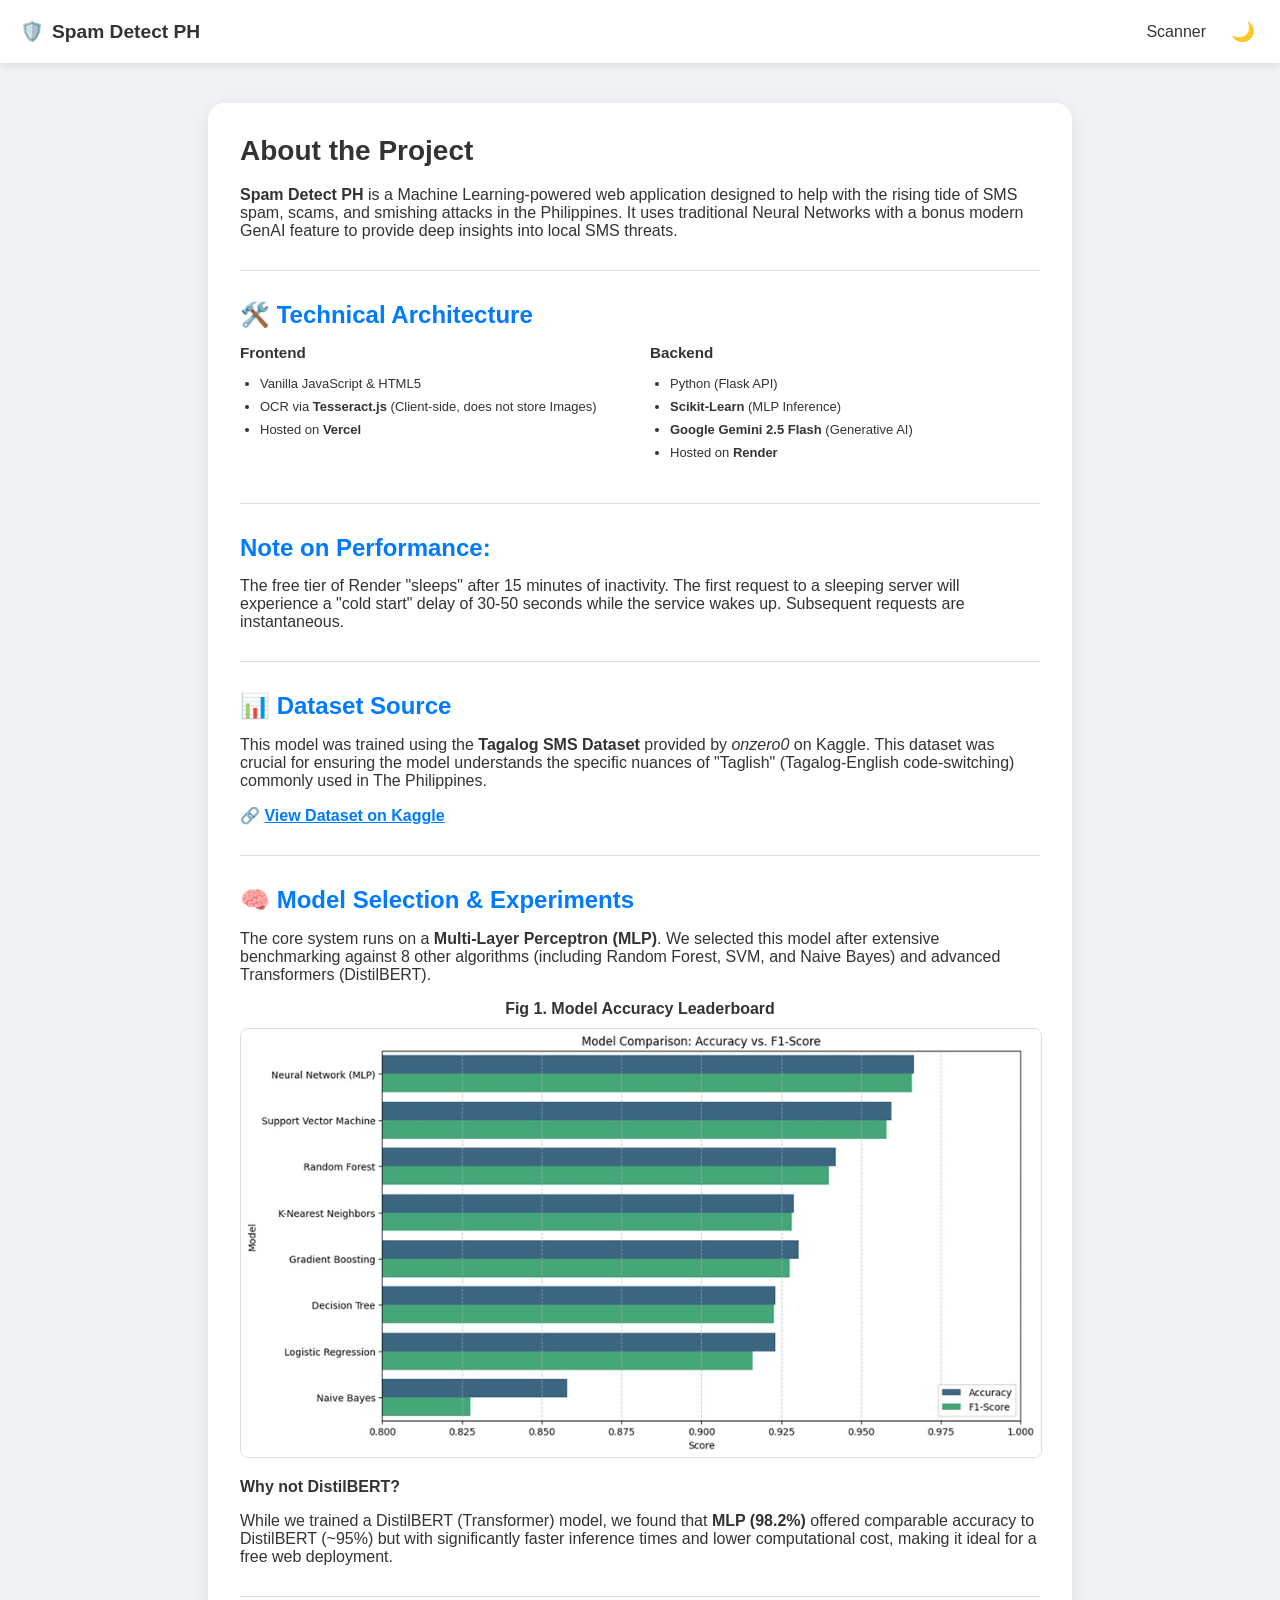
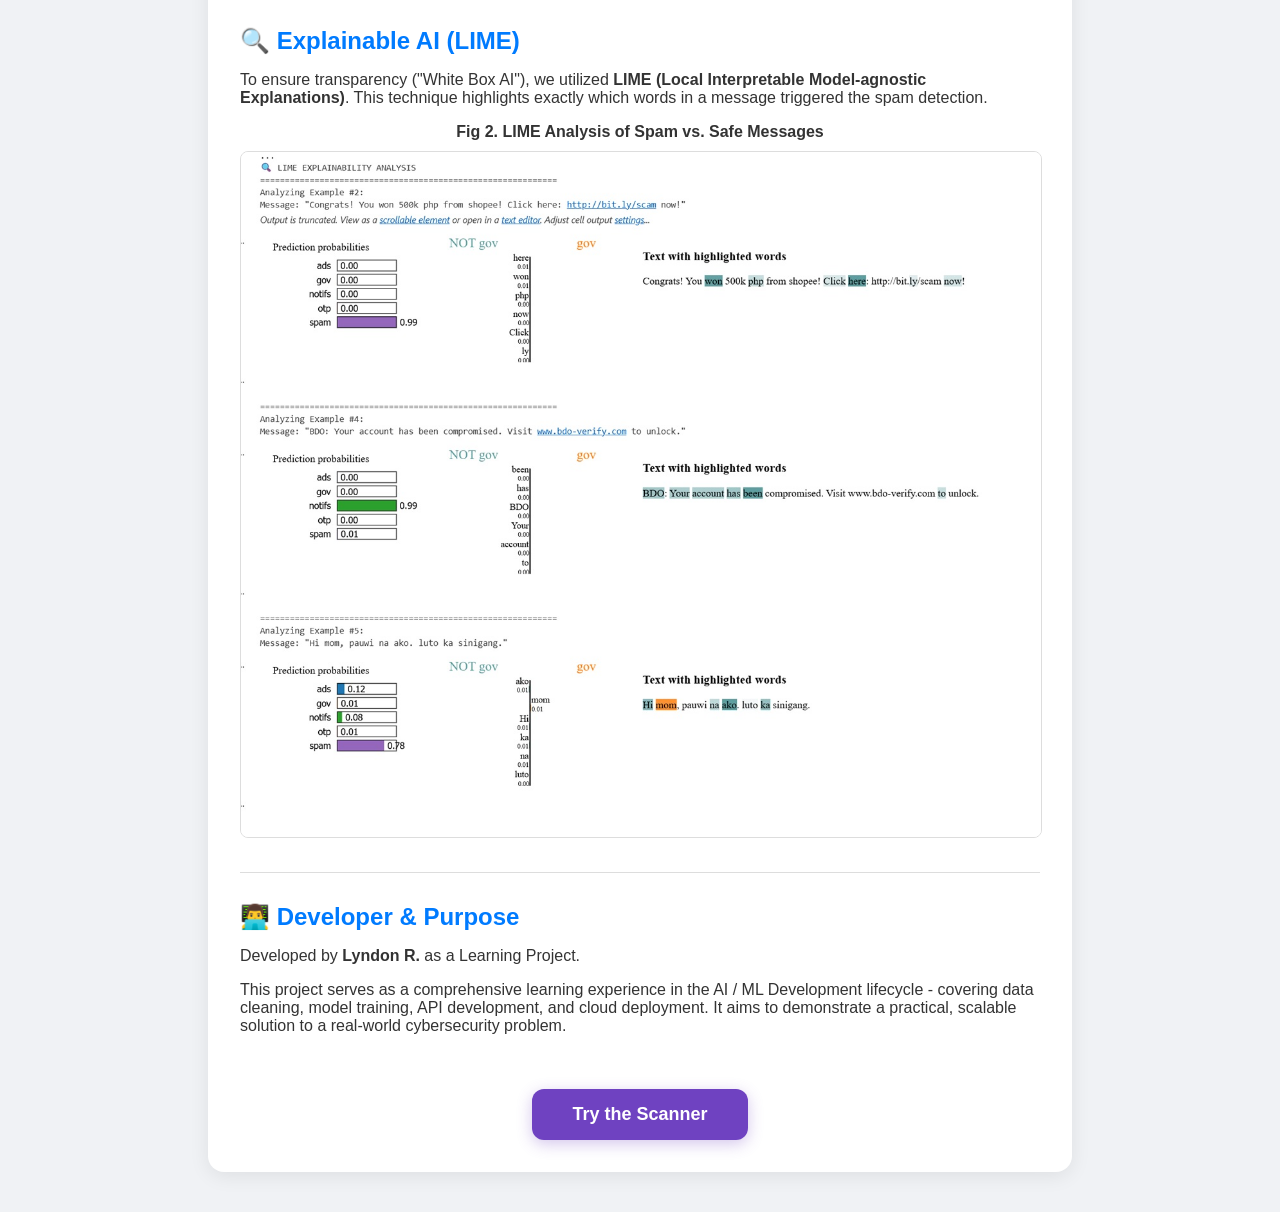
==== about.html @ 80c829a8 "added render free tier info" ====
<!DOCTYPE html>
<html lang="en">
<head>
    <meta charset="UTF-8">
    <meta name="viewport" content="width=device-width, initial-scale=1.0">
    <title>About - Spam Detect PH</title>
    <link rel="stylesheet" href="style.css">
</head>
<body>

    <!-- NAVBAR -->
<header class="navbar">
    <a href="index.html" style="text-decoration: none; color: inherit;"> <!-- Add this link -->
        <div class="logo-group">
            <span class="logo-icon">🛡️</span> 
            <span class="logo-text">Spam Detect PH</span>
        </div>
    </a>
    <div class="nav-links">
        <a href="index.html" class="nav-item">Scanner</a>
        <button id="themeToggle" class="nav-item theme-btn" onclick="toggleTheme()">🌙</button>
    </div>
</header>

    <main class="container" style="max-width: 800px; text-align: left;">
        
        <!-- INTRO -->
        <h1 class="title">About the Project</h1>
        <p><strong>Spam Detect PH</strong> is a Machine Learning-powered web application designed to help with the rising tide of SMS spam, scams, and smishing attacks in the Philippines. It uses traditional Neural Networks with a bonus modern GenAI feature to provide deep insights into local SMS threats.</p>

        <hr class="divider">

        <!-- TECH STACK -->
        <h2>🛠️ Technical Architecture</h2>
        <div class="tech-info-grid" style="grid-template-columns: 1fr 1fr; gap: 20px;">
            <div>
                <h3>Frontend</h3>
                <ul style="padding-left: 20px;">
                    <li>Vanilla JavaScript & HTML5</li>
                    <li>OCR via <strong>Tesseract.js</strong> (Client-side, does not store Images)</li>
                    <li>Hosted on <strong>Vercel</strong></li>
                </ul>
            </div>
            <div>
                <h3>Backend</h3>
                <ul style="padding-left: 20px;">
                    <li>Python (Flask API)</li>
                    <li><strong>Scikit-Learn</strong> (MLP Inference)</li>
                    <li><strong>Google Gemini 2.5 Flash</strong> (Generative AI)</li>
                    <li>Hosted on <strong>Render</strong></li>
                </ul>
            </div>
        </div>
        <hr class="divider">


        <h2>Note on Performance: </h2>
        The free tier of Render "sleeps" after 15 minutes of inactivity. The first request to a sleeping server will experience a "cold start" delay of 30-50 seconds while the service wakes up. Subsequent requests are instantaneous.


        <hr class="divider">

        <!-- DATASET ATTRIBUTION -->
        <h2>📊 Dataset Source</h2>
        <p>This model was trained using the <strong>Tagalog SMS Dataset</strong> provided by <em>onzero0</em> on Kaggle. This dataset was crucial for ensuring the model understands the specific nuances of "Taglish" (Tagalog-English code-switching) commonly used in The Philippines.</p>
        <p>
            🔗 <a href="https://www.kaggle.com/datasets/onzero0/tagalog-sms" target="_blank" style="color: var(--primary); font-weight: bold;">View Dataset on Kaggle</a>
        </p>

        <hr class="divider">

        <!-- ML MODEL & EXPERIMENTS -->
        <h2>🧠 Model Selection & Experiments</h2>
        <p>The core system runs on a <strong>Multi-Layer Perceptron (MLP)</strong>. We selected this model after extensive benchmarking against 8 other algorithms (including Random Forest, SVM, and Naive Bayes) and advanced Transformers (DistilBERT).</p>

        <!-- CHART 1: MODEL COMPARISON -->
        <div class="image-box">
            <p style="text-align: center; font-weight: bold; margin-bottom: 10px;">Fig 1. Model Accuracy Leaderboard</p>
            <img src="model_comparison.jpg" alt="Bar chart showing MLP having highest accuracy" style="width: 100%; border-radius: 8px; border: 1px solid var(--border-color);">
        </div>

        <p><strong>Why not DistilBERT?</strong></p>
        <p>While we trained a DistilBERT (Transformer) model, we found that <strong>MLP (98.2%)</strong> offered comparable accuracy to DistilBERT (~95%) but with significantly faster inference times and lower computational cost, making it ideal for a free web deployment.</p>

        <hr class="divider">

        <!-- EXPLAINABILITY -->
        <h2>🔍 Explainable AI (LIME)</h2>
        <p>To ensure transparency ("White Box AI"), we utilized <strong>LIME (Local Interpretable Model-agnostic Explanations)</strong>. This technique highlights exactly which words in a message triggered the spam detection.</p>
        
        <!-- CHART 2: LIME -->
        <div class="image-box">
            <p style="text-align: center; font-weight: bold; margin-bottom: 10px;">Fig 2. LIME Analysis of Spam vs. Safe Messages</p>
            <img src="lime_analysis.jpg" alt="LIME visualization showing weighted words" style="width: 100%; border-radius: 8px; border: 1px solid var(--border-color);">
        </div>

        <hr class="divider">


        <!-- AUTHOR -->
        <h2>👨‍💻 Developer & Purpose</h2>
        <p>Developed by <strong>Lyndon R.</strong> as a Learning Project.</p>
        <p>This project serves as a comprehensive learning experience in the AI / ML Development lifecycle - covering data cleaning, model training, API development, and cloud deployment. It aims to demonstrate a practical, scalable solution to a real-world cybersecurity problem.</p>

        <br>
        <div style="text-align: center;">
            <a href="index.html" id="analyzeBtn" style="text-decoration: none; display: inline-block; width: auto; padding: 15px 40px;">Try the Scanner</a>
        </div>

    </main>

    <script src="script.js"></script>
</body>
</html>
---- style.css ----
/* =========================================
   1. VARIABLES & THEME (Light/Dark Mode)
   ========================================= */
:root {
    /* LIGHT MODE DEFAULTS */
    --bg-color: #f0f2f5;
    --card-bg: #ffffff;
    --text-color: #333333;
    --border-color: #dddddd;
    --primary: #007bff;        /* Blue */
    --primary-hover: #0056b3;
    --action-btn: #6f42c1;     /* Purple for Analyze */
    --action-hover: #5a32a3;
    --nav-bg: #ffffff;
    --nav-shadow: rgba(0,0,0,0.1);
    
    /* Status Colors */
    --safe-bg: #d4edda;
    --safe-text: #155724;
    --safe-border: #c3e6cb;
    
    --danger-bg: #f8d7da;
    --danger-text: #721c24;
    --danger-border: #f5c6cb;
    
    --caution-bg: #fff3cd;
    --caution-text: #856404;
    --caution-border: #ffeeba;

    --ai-box-bg: #e8f0fe;
    --ai-box-text: #1a73e8;
    --ai-box-border: #1a73e8;
}

[data-theme="dark"] {
    /* DARK MODE OVERRIDES */
    --bg-color: #18191a;
    --card-bg: #242526;
    --text-color: #e4e6eb;
    --border-color: #3e4042;
    --primary: #4595eb;
    --primary-hover: #357abd;
    --action-btn: #8a63d2;
    --action-hover: #6f42c1;
    --nav-bg: #242526;
    --nav-shadow: rgba(255,255,255,0.1);
    
    /* Dark Mode Status Colors (Muted for readability) */
    --safe-bg: #1e3a29;
    --safe-text: #75b798;
    --safe-border: #2b543a;
    
    --danger-bg: #4a1e23;
    --danger-text: #ea868f;
    --danger-border: #6a2e35;
    
    --caution-bg: #423818;
    --caution-text: #ffda6a;
    --caution-border: #665624;

    --ai-box-bg: #1c2b42;
    --ai-box-text: #8ab4f8;
    --ai-box-border: #4285f4;
}

/* =========================================
   2. BASE STYLES
   ========================================= */
body {
    font-family: 'Segoe UI', sans-serif;
    background-color: var(--bg-color);
    color: var(--text-color);
    margin: 0;
    display: flex;
    flex-direction: column;
    align-items: center;
    min-height: 100vh;
    transition: background-color 0.3s ease, color 0.3s ease;
}

/* =========================================
   3. NAVBAR (Fixed Top)
   ========================================= */
.navbar {
    width: 100%;
    background: var(--nav-bg);
    padding: 15px 20px;
    box-shadow: 0 2px 10px var(--nav-shadow);
    display: flex;
    justify-content: space-between;
    align-items: center;
    box-sizing: border-box;
    position: sticky;
    top: 0;
    z-index: 1000;
}

.logo-group {
    font-weight: bold;
    font-size: 1.2rem;
    display: flex;
    align-items: center;
    gap: 8px;
    color: var(--text-color);
}

.nav-links {
    display: flex;
    align-items: center;
    gap: 20px;
}

.nav-item {
    text-decoration: none;
    color: var(--text-color);
    font-weight: 500;
    cursor: pointer;
    transition: color 0.2s;
}

.nav-item:hover {
    color: var(--primary);
}

.theme-btn {
    background: none;
    border: none;
    font-size: 1.2rem;
    padding: 5px;
}

/* =========================================
   4. MAIN CONTAINER & CARDS
   ========================================= */
.container {
    background: var(--card-bg);
    padding: 2rem;
    border-radius: 16px;
    box-shadow: 0 4px 20px rgba(0,0,0,0.08);
    width: 90%;
    max-width: 500px;
    margin-top: 40px;
    margin-bottom: 40px;
    text-align: center;
    transition: background-color 0.3s ease;
}

.title { margin-top: 0; font-size: 28px; }
.subtitle { color: #888; margin-bottom: 25px; }

/* =========================================
   5. TABS & INPUTS
   ========================================= */
.tabs {
    display: flex;
    gap: 10px;
    margin-bottom: 20px;
}

.tab-btn {
    flex: 1;
    padding: 12px;
    background: var(--bg-color);
    border: 1px solid var(--border-color);
    border-radius: 8px;
    cursor: pointer;
    color: var(--text-color);
    font-weight: 600;
    transition: all 0.2s;
}

.tab-btn.active {
    background: var(--primary);
    color: white;
    border-color: var(--primary);
}

textarea {
    width: 100%;
    height: 120px;
    padding: 15px;
    box-sizing: border-box;
    border: 1px solid var(--border-color);
    border-radius: 12px;
    font-size: 16px;
    resize: none;
    background: var(--bg-color);
    color: var(--text-color);
    margin-bottom: 10px;
}

/* Upload Area */
.upload-area {
    border: 2px dashed var(--border-color);
    border-radius: 12px;
    padding: 40px 20px;
    cursor: pointer;
    transition: all 0.3s ease;
    background: var(--bg-color);
}

.upload-area:hover {
    border-color: var(--primary);
    background: rgba(0, 123, 255, 0.05);
}

.upload-icon { font-size: 40px; margin-bottom: 10px; }
.small-text { font-size: 0.9rem; color: #888; margin-top: 5px; }
.status-text { margin-top: 10px; font-weight: bold; color: var(--primary); }

/* =========================================
   6. BUTTONS
   ========================================= */
#analyzeBtn {
    background-color: var(--action-btn);
    color: white;
    border: none;
    padding: 15px;
    border-radius: 12px;
    cursor: pointer;
    font-size: 18px;
    width: 100%;
    font-weight: bold;
    margin-top: 20px;
    box-shadow: 0 4px 15px rgba(111, 66, 193, 0.3);
    transition: transform 0.1s, background-color 0.2s;
}

#analyzeBtn:hover { background-color: var(--action-hover); }
#analyzeBtn:active { transform: scale(0.98); }

.secondary-btn {
    width: 100%;
    padding: 10px;
    background: var(--bg-color);
    border: 1px solid var(--border-color);
    border-radius: 8px;
    cursor: pointer;
    font-weight: 600;
    color: var(--text-color);
    transition: background 0.2s;
}

.secondary-btn:hover { background: var(--nav-bg); }

/* =========================================
   7. RESULTS & ALERTS
   ========================================= */
.result-card {
    margin-top: 20px;
    padding: 20px;
    border-radius: 12px;
    text-align: left;
    display: none; /* Hidden by default */
}

.result-card.visible { display: block; }

.result-card h2 { margin-top: 0; font-size: 18px; margin-bottom: 5px; }
.status-icon { font-size: 30px; float: right; }
.confidence-text { font-size: 12px; opacity: 0.8; margin-top: 10px; font-weight: bold; text-transform: uppercase; }

/* Dynamic Status Colors */
.safe { background: var(--safe-bg); color: var(--safe-text); border: 1px solid var(--safe-border); }
.danger { background: var(--danger-bg); color: var(--danger-text); border: 1px solid var(--danger-border); }
.caution { background: var(--caution-bg); color: var(--caution-text); border: 1px solid var(--caution-border); }

/* AI Analysis Box */
.ai-box {
    background: var(--ai-box-bg);
    color: var(--ai-box-text);
    padding: 15px;
    border-radius: 8px;
    font-size: 14px;
    border-left: 4px solid var(--ai-box-border);
    text-align: left;
    margin-top: 10px;
    line-height: 1.5;
}

#aiText strong { color: var(--ai-box-border); }

/* =========================================
   8. TECHNICAL DETAILS DROPDOWN
   ========================================= */
.tech-details {
    margin-top: 20px;
    border: none;
    background: transparent;
}

/* The "Button" looking Summary */
.tech-btn {
    width: 100%;
    padding: 12px;
    background: var(--bg-color);
    border: 1px solid var(--border-color);
    border-radius: 8px;
    cursor: pointer;
    font-size: 14px;
    font-weight: 600;
    color: var(--text-color);
    text-align: center;
    list-style: none; 
    transition: background 0.2s;
    box-sizing: border-box;
}

.tech-btn::-webkit-details-marker { display: none; }
.tech-btn:hover { background: var(--nav-bg); }

/* The Hidden Content */
.tech-content {
    margin-top: 15px;
    padding: 15px;
    background: var(--card-bg);
    border: 1px solid var(--border-color);
    border-radius: 8px;
    box-shadow: 0 2px 8px rgba(0,0,0,0.05);
    text-align: left;
    color: var(--text-color);
}

.tech-info-grid {
    display: grid;
    grid-template-columns: 1fr 1fr;
    gap: 10px;
    font-size: 13px;
    color: var(--text-color);
    margin-bottom: 10px;
}

.tech-info-grid p { margin: 2px 0; }

/* LIME Charts */
.lime-container {
    margin-top: 10px;
    display: flex;
    flex-direction: column;
    gap: 8px;
}

.lime-row { display: flex; align-items: center; font-size: 14px; }
.lime-label { width: 80px; text-align: right; margin-right: 10px; font-weight: bold; opacity: 0.8; }
.lime-bar-container { flex-grow: 1; background: #eee; height: 10px; border-radius: 5px; overflow: hidden; }
.lime-bar { height: 100%; }
.danger-bar { background-color: #dc3545; }
.safe-bar { background-color: #28a745; }

/* =========================================
   9. ABOUT PAGE SPECIFICS
   ========================================= */
.divider {
    border: 0;
    height: 1px;
    background: var(--border-color);
    margin: 30px 0;
}

h2 { color: var(--primary); margin-bottom: 15px; }
h3 { margin-top: 0; color: var(--text-color); }
ul li { margin-bottom: 8px; color: var(--text-color); }

table td, table th { color: var(--text-color); }

/* =========================================
   10. UTILITIES
   ========================================= */
.hidden { display: none !important; }

/* Mobile Adjustments */
@media (max-width: 600px) {
    .container { 
        width: 90%;          /* Changed from 100% to 90% so it doesn't touch edges */
        max-width: 100%;     /* Ensure it doesn't overflow */
        border-radius: 12px; /* Keep rounded corners on mobile */
        box-shadow: none; 
        margin-top: 20px;    /* Add some space from the navbar */
        min-height: auto;    /* Allow height to fit content */
        padding: 1.5rem;     /* Slightly less padding inside */
    }
    
    .navbar { 
        position: sticky; 
        top: 0; 
        z-index: 100; 
        padding: 15px 15px; /* Ensure navbar also has breathing room */
    }

    .tech-info-grid { 
        grid-template-columns: 1fr; /* Stack tech details on mobile */
    }
}
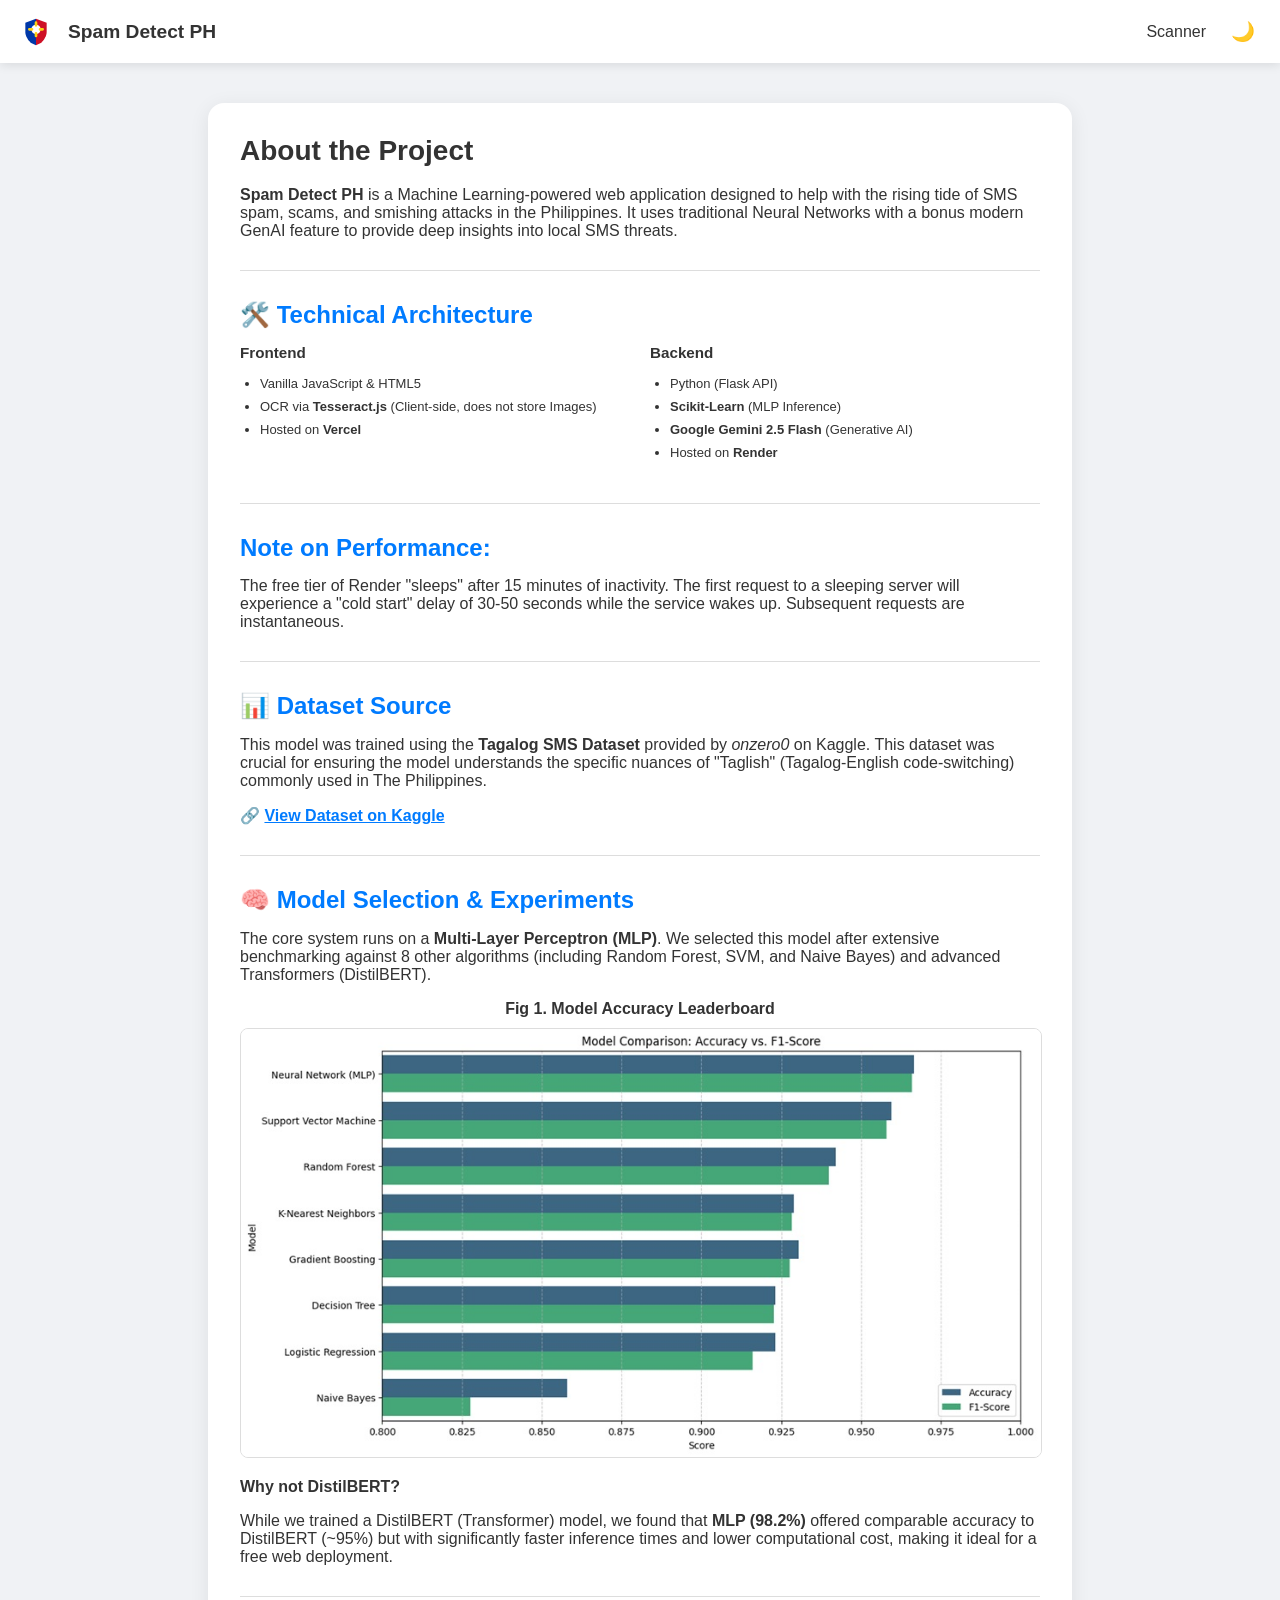
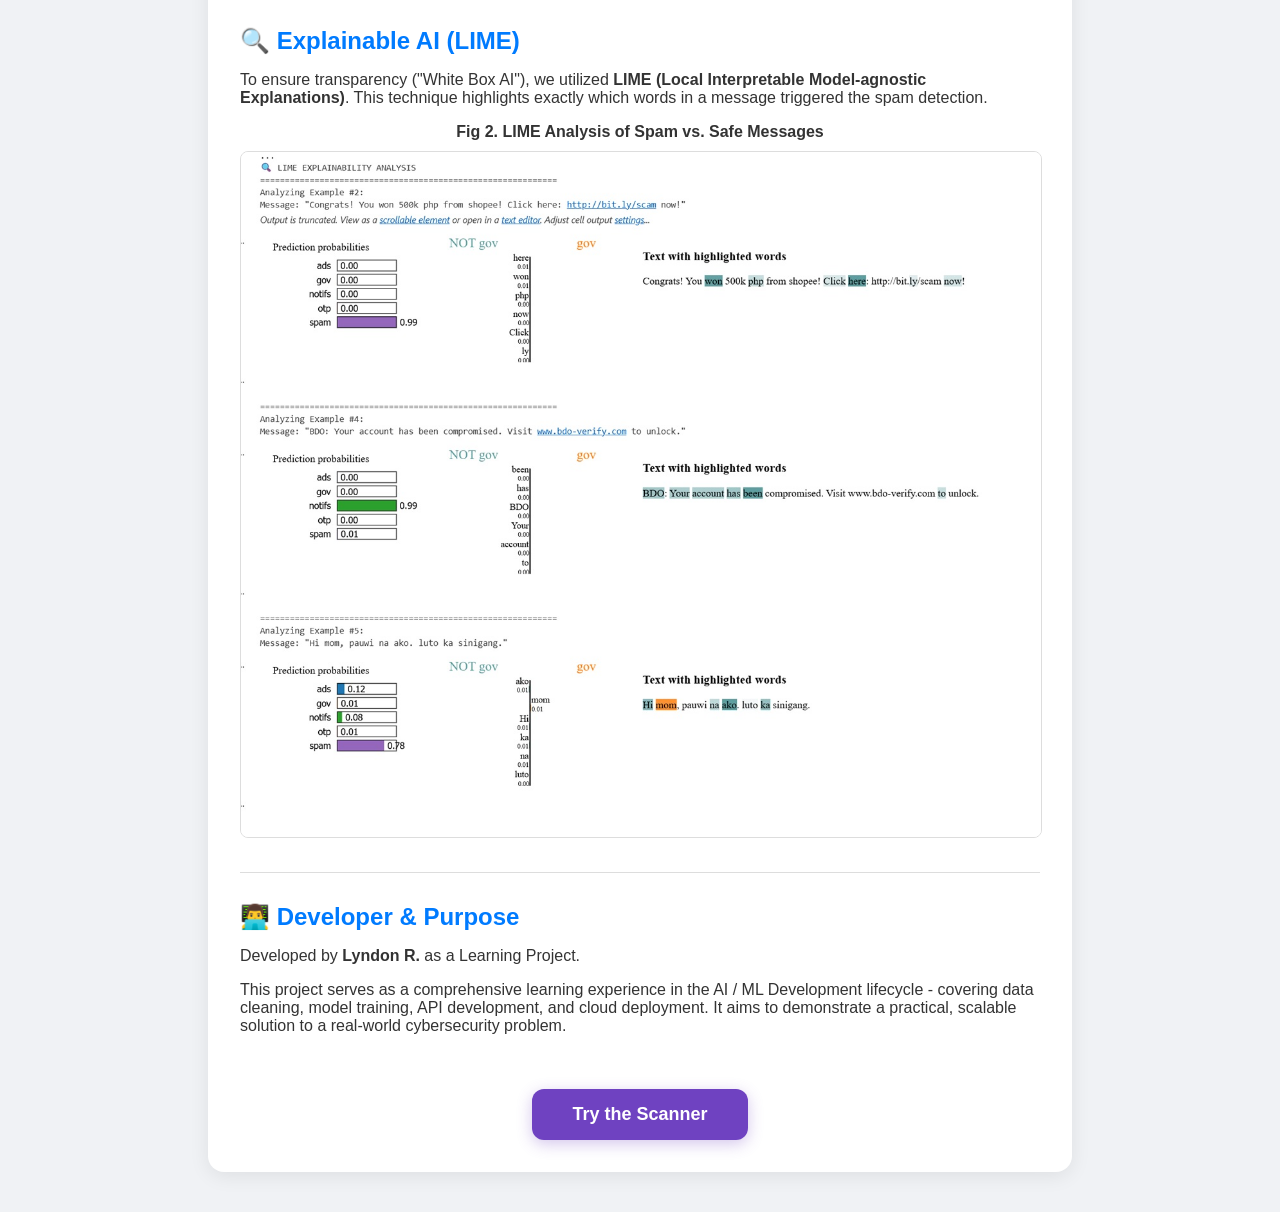
==== commit 948f7891: "added logo" ====
--- a/about.html
+++ b/about.html
@@ -4,15 +4,30 @@
     <meta charset="UTF-8">
     <meta name="viewport" content="width=device-width, initial-scale=1.0">
     <title>About - Spam Detect PH</title>
+    
+    <!-- Stylesheet -->
     <link rel="stylesheet" href="style.css">
+    
+    <!-- Favicon (Browser Tab Icon) -->
+    <!-- Make sure you actually created the 'logo.svg' file in your folder! -->
+    <link rel="icon" type="image/svg+xml" href="logo.svg">
+
+    <!-- Social Media Previews (Open Graph) -->
+    <meta property="og:title" content="Spam Detect PH - Protect Yourself">
+    <meta property="og:description" content="Free spam detection tool for the Philippines. Check SMS and numbers instantly.">
+    <!-- TODO: Update these two links once you publish your website -->
+    <meta property="og:image" content="https://spam-detectph.vercel.app/logo.png">
+    <meta property="og:url" content="https://spam-detectph.vercel.app/">
+    <meta property="og:type" content="website">
 </head>
+
 <body>
 
     <!-- NAVBAR -->
 <header class="navbar">
     <a href="index.html" style="text-decoration: none; color: inherit;"> <!-- Add this link -->
         <div class="logo-group">
-            <span class="logo-icon">🛡️</span> 
+<img src="logo.svg" alt="Spam Detect PH Logo" class="logo-icon">
             <span class="logo-text">Spam Detect PH</span>
         </div>
     </a>
--- a/style.css
+++ b/style.css
@@ -391,4 +391,28 @@
         grid-template-columns: 1fr; /* Stack tech details on mobile */
     }
 }
-
+.logo-svg {
+    margin-right: 10px;
+    /* Adds a subtle shadow to make it pop */
+    filter: drop-shadow(0 2px 3px rgba(0,0,0,0.2));
+    transition: transform 0.2s;
+}
+
+/* Optional: Slight hover effect */
+.logo-group:hover .logo-svg {
+    transform: scale(1.1);
+}
+
+
+.logo-icon {
+    width: 32px;       /* Sets the logo size */
+    height: 32px;      /* Keeps it square */
+    margin-right: 8px; /* Adds space between logo and text */
+    vertical-align: middle; /* Aligns it nicely with the text */
+}
+
+/* Optional: Ensure the text sits in the middle too */
+.logo-text {
+    display: inline-block;
+    vertical-align: middle;
+}
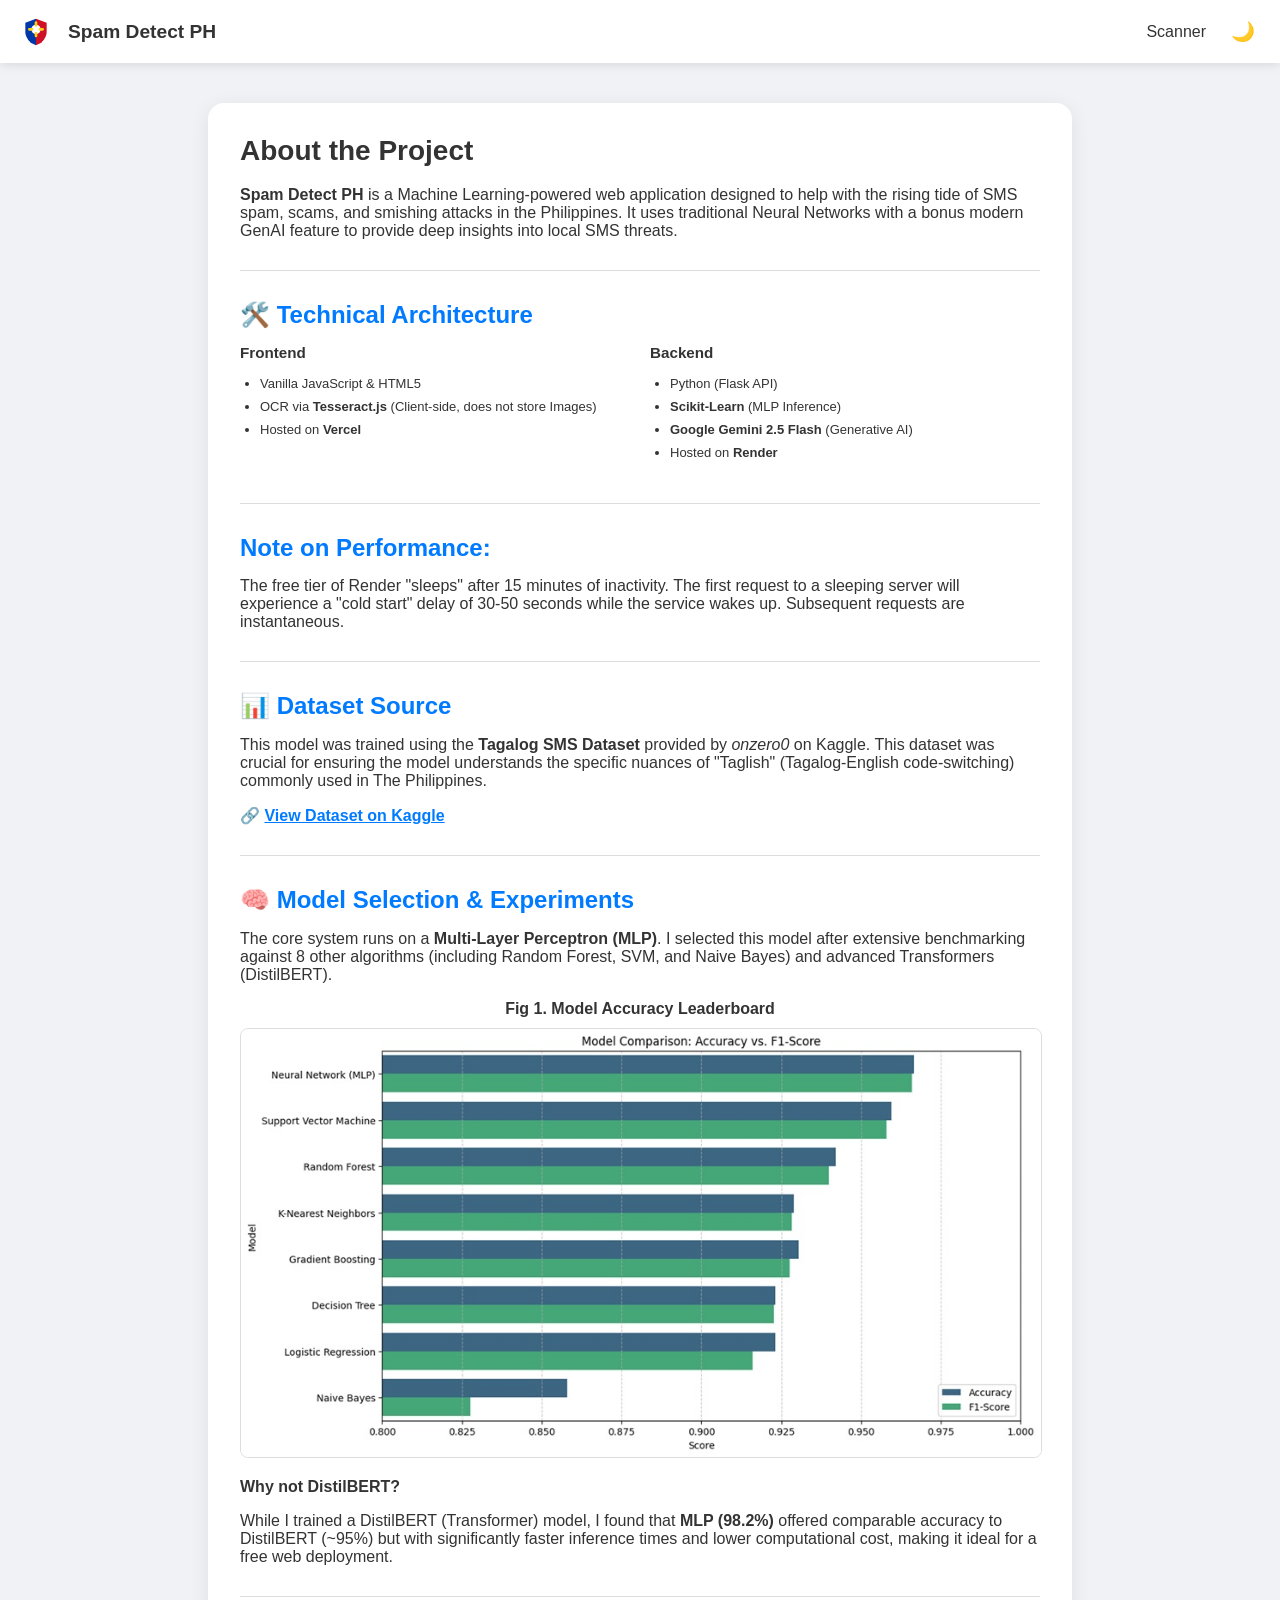
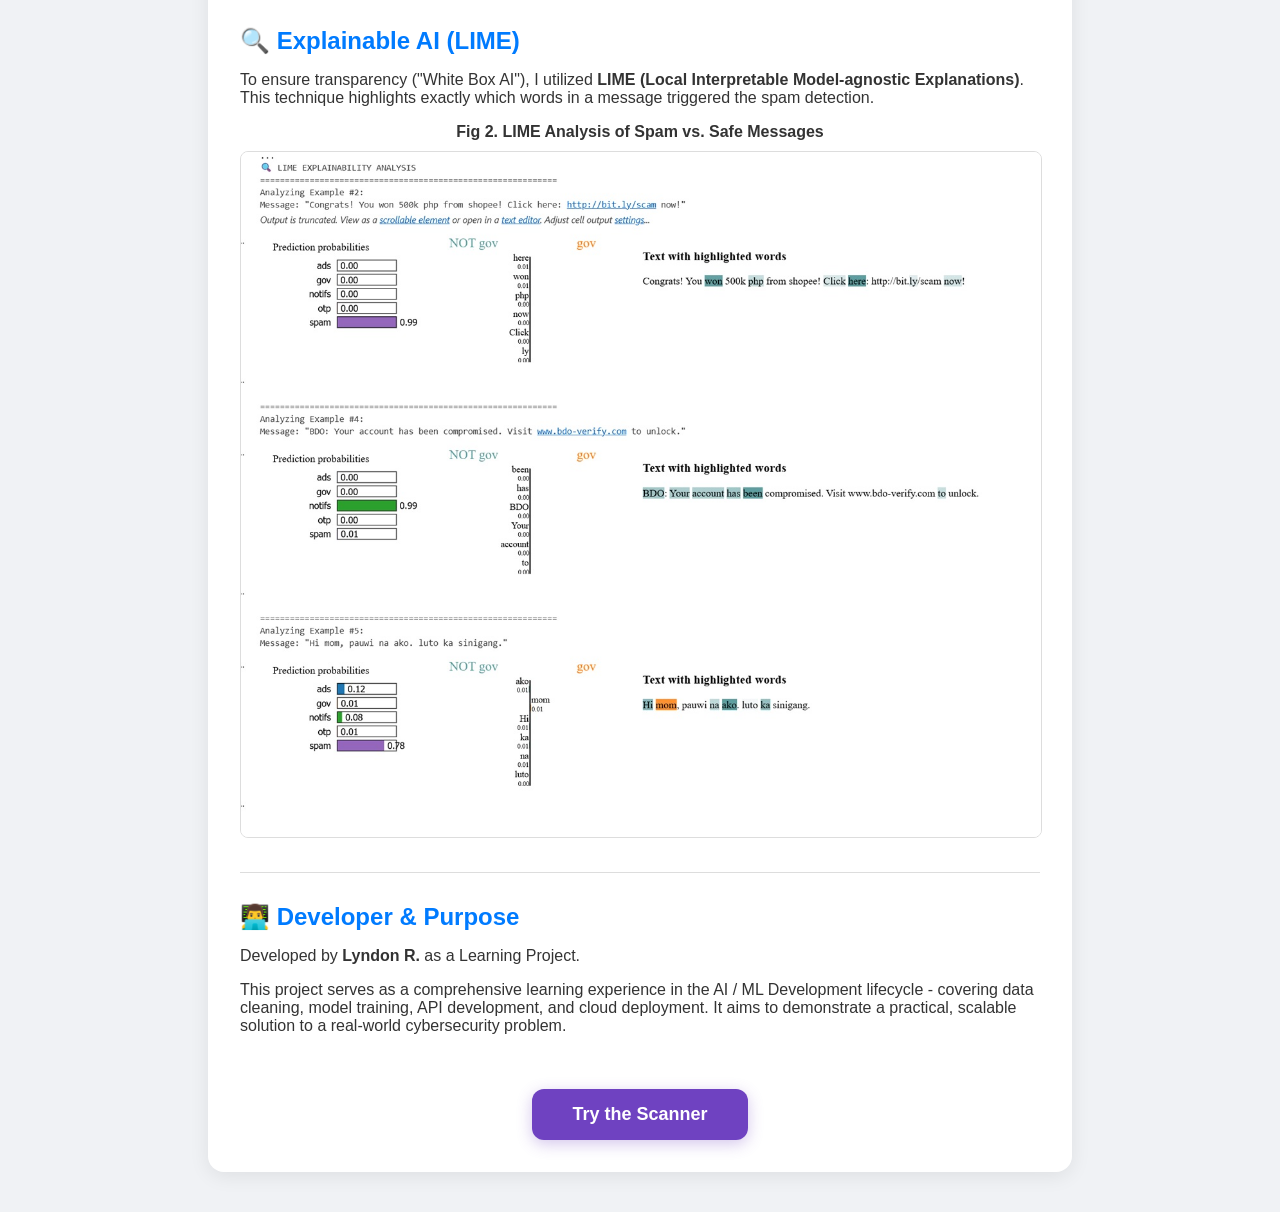
==== commit d32d0db1: "about me edit" ====
--- a/about.html
+++ b/about.html
@@ -86,7 +86,7 @@
 
         <!-- ML MODEL & EXPERIMENTS -->
         <h2>🧠 Model Selection & Experiments</h2>
-        <p>The core system runs on a <strong>Multi-Layer Perceptron (MLP)</strong>. We selected this model after extensive benchmarking against 8 other algorithms (including Random Forest, SVM, and Naive Bayes) and advanced Transformers (DistilBERT).</p>
+        <p>The core system runs on a <strong>Multi-Layer Perceptron (MLP)</strong>. I selected this model after extensive benchmarking against 8 other algorithms (including Random Forest, SVM, and Naive Bayes) and advanced Transformers (DistilBERT).</p>
 
         <!-- CHART 1: MODEL COMPARISON -->
         <div class="image-box">
@@ -95,13 +95,13 @@
         </div>
 
         <p><strong>Why not DistilBERT?</strong></p>
-        <p>While we trained a DistilBERT (Transformer) model, we found that <strong>MLP (98.2%)</strong> offered comparable accuracy to DistilBERT (~95%) but with significantly faster inference times and lower computational cost, making it ideal for a free web deployment.</p>
+        <p>While I trained a DistilBERT (Transformer) model, I found that <strong>MLP (98.2%)</strong> offered comparable accuracy to DistilBERT (~95%) but with significantly faster inference times and lower computational cost, making it ideal for a free web deployment.</p>
 
         <hr class="divider">
 
         <!-- EXPLAINABILITY -->
         <h2>🔍 Explainable AI (LIME)</h2>
-        <p>To ensure transparency ("White Box AI"), we utilized <strong>LIME (Local Interpretable Model-agnostic Explanations)</strong>. This technique highlights exactly which words in a message triggered the spam detection.</p>
+        <p>To ensure transparency ("White Box AI"), I utilized <strong>LIME (Local Interpretable Model-agnostic Explanations)</strong>. This technique highlights exactly which words in a message triggered the spam detection.</p>
         
         <!-- CHART 2: LIME -->
         <div class="image-box">
--- a/style.css
+++ b/style.css
@@ -404,15 +404,47 @@
 }
 
 
+/* Define the animation */
+@keyframes logoPop {
+    0% { transform: scale(0) rotate(-45deg); opacity: 0; }
+    80% { transform: scale(1.2) rotate(10deg); opacity: 1; }
+    100% { transform: scale(1) rotate(0deg); }
+}
+
+/* Apply it to the logo */
 .logo-icon {
-    width: 32px;       /* Sets the logo size */
-    height: 32px;      /* Keeps it square */
-    margin-right: 8px; /* Adds space between logo and text */
-    vertical-align: middle; /* Aligns it nicely with the text */
-}
+    /* Existing styles... */
+    width: 32px;
+    height: 32px;
+    margin-right: 8px;
+    
+    /* NEW ANIMATION LINE */
+    animation: logoPop 0.8s cubic-bezier(0.175, 0.885, 0.32, 1.275) forwards;
+}
+
 
 /* Optional: Ensure the text sits in the middle too */
 .logo-text {
-    display: inline-block;
-    vertical-align: middle;
-}
+    /* Keep existing styles */
+    opacity: 0; /* Start invisible */
+    animation: fadeInUp 0.8s ease-out forwards;
+    animation-delay: 0.3s; /* Wait 0.3s before starting */
+}
+
+
+/* Define the animation */
+@keyframes fadeInUp {
+    from {
+        opacity: 0;
+        transform: translateY(30px); /* Starts 30px lower */
+    }
+    to {
+        opacity: 1;
+        transform: translateY(0);    /* Ends in original position */
+    }
+}
+
+/* Apply to main container or hero section */
+.hero, .container {
+    animation: fadeInUp 1s ease-out forwards;
+}
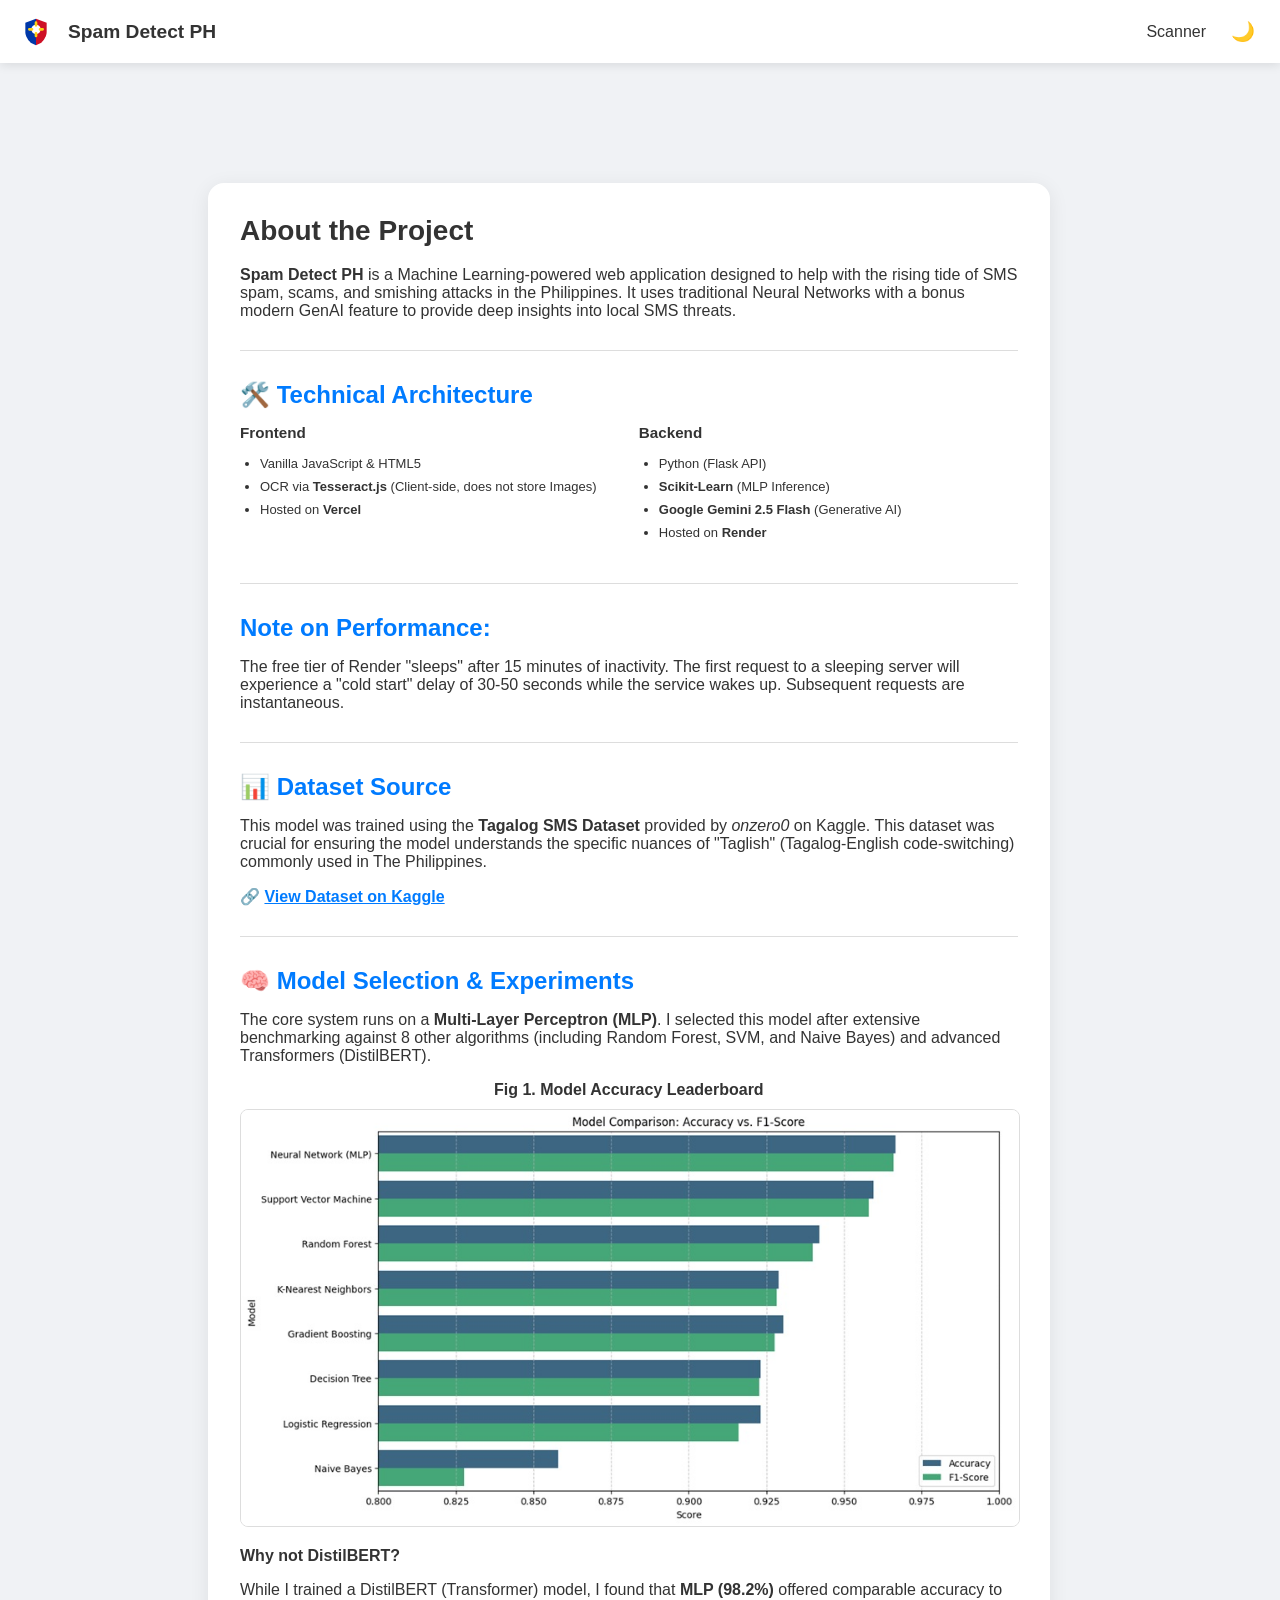
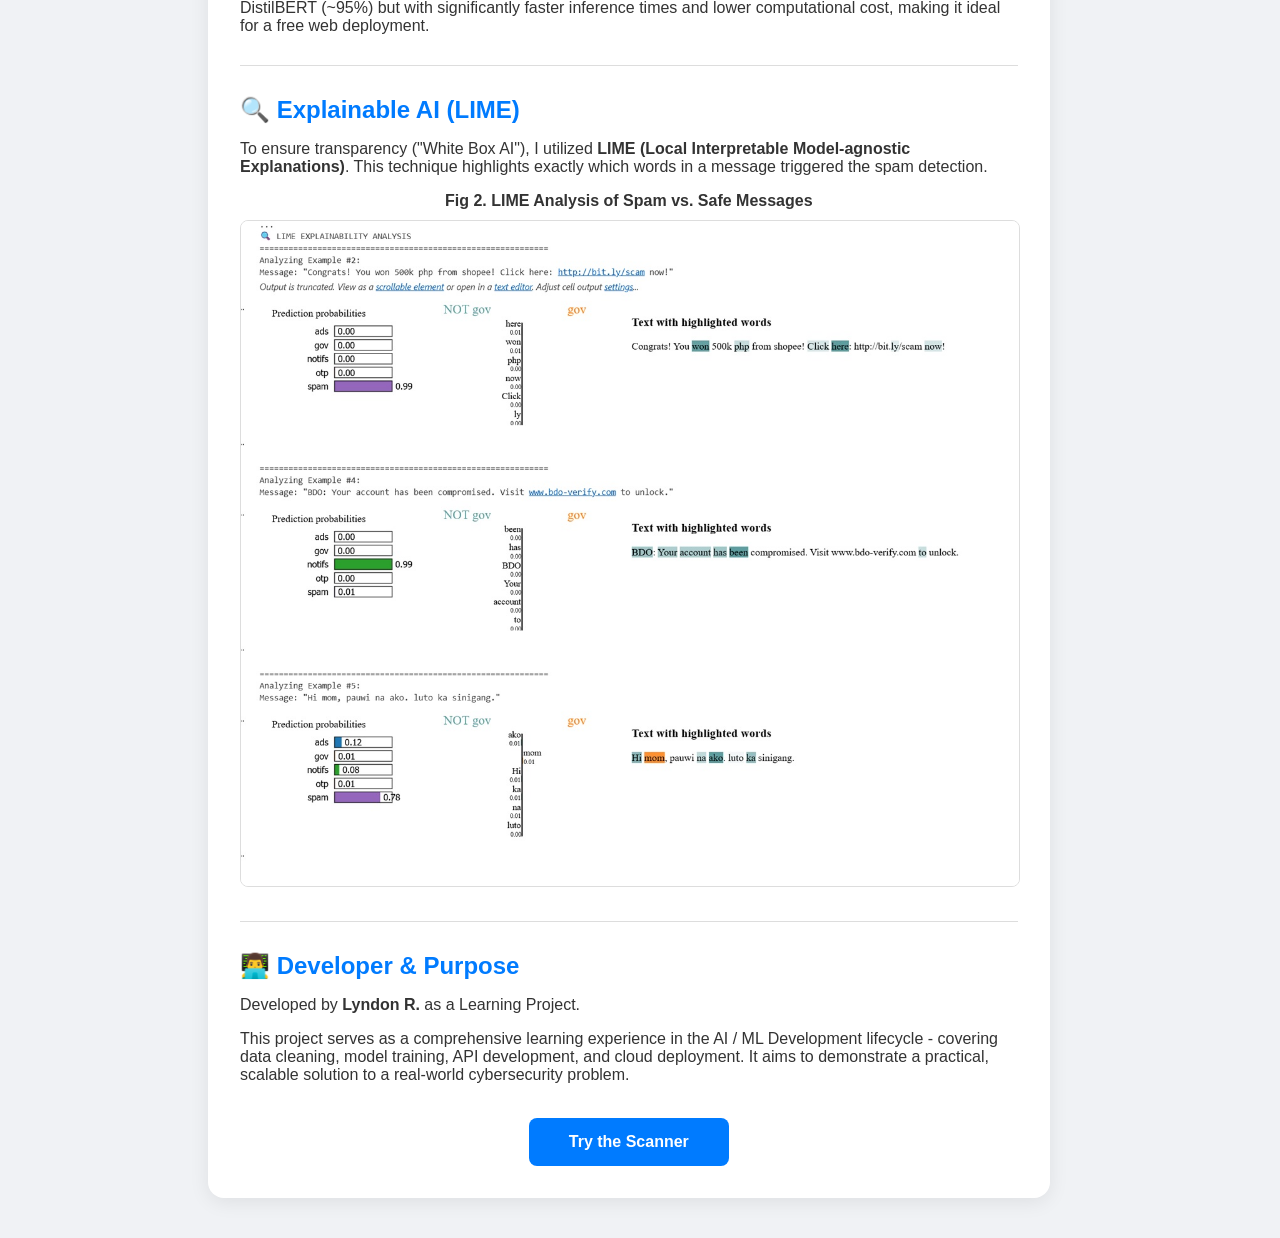
==== commit 7b6e332c: "fixed dark light mode for about, added LIME numberical values, and switch to OpenRouter API" ====
--- a/about.html
+++ b/about.html
@@ -10,13 +10,13 @@
     
     <!-- Favicon (Browser Tab Icon) -->
     <!-- Make sure you actually created the 'logo.svg' file in your folder! -->
-    <link rel="icon" type="image/svg+xml" href="logo.svg">
+    <link rel="icon" type="image/svg+xml" href="images/logo.svg">
 
     <!-- Social Media Previews (Open Graph) -->
     <meta property="og:title" content="Spam Detect PH - Protect Yourself">
     <meta property="og:description" content="Free spam detection tool for the Philippines. Check SMS and numbers instantly.">
     <!-- TODO: Update these two links once you publish your website -->
-    <meta property="og:image" content="https://spam-detectph.vercel.app/logo.png">
+    <meta property="og:image" content="https://spam-detectph.vercel.app/images/logo.png">
     <meta property="og:url" content="https://spam-detectph.vercel.app/">
     <meta property="og:type" content="website">
 </head>
@@ -24,106 +24,109 @@
 <body>
 
     <!-- NAVBAR -->
-<header class="navbar">
-    <a href="index.html" style="text-decoration: none; color: inherit;"> <!-- Add this link -->
-        <div class="logo-group">
-<img src="logo.svg" alt="Spam Detect PH Logo" class="logo-icon">
-            <span class="logo-text">Spam Detect PH</span>
+    <header class="navbar">
+        <a href="index.html" style="text-decoration: none; color: inherit;">
+            <div class="logo-group">
+                <img src="images/logo.svg" alt="Spam Detect PH Logo" class="logo-icon">
+                <span class="logo-text">Spam Detect PH</span>
+            </div>
+        </a>
+        <div class="nav-links">
+            <a href="index.html" class="nav-item">Scanner</a>
+            <button class="nav-item theme-btn">🌙</button> <!-- Removed ID, kept class -->
         </div>
-    </a>
-    <div class="nav-links">
-        <a href="index.html" class="nav-item">Scanner</a>
-        <button id="themeToggle" class="nav-item theme-btn" onclick="toggleTheme()">🌙</button>
-    </div>
-</header>
+    </header>
 
-    <main class="container" style="max-width: 800px; text-align: left;">
+    <!-- WRAPPER TO PUSH CONTENT DOWN -->
+    <div style="padding-top: 80px;"> <!-- Adjust 80px if navbar is taller -->
         
-        <!-- INTRO -->
-        <h1 class="title">About the Project</h1>
-        <p><strong>Spam Detect PH</strong> is a Machine Learning-powered web application designed to help with the rising tide of SMS spam, scams, and smishing attacks in the Philippines. It uses traditional Neural Networks with a bonus modern GenAI feature to provide deep insights into local SMS threats.</p>
+        <main class="container" style="max-width: 800px; text-align: left;">
+            
+            <!-- INTRO -->
+            <h1 class="title">About the Project</h1>
+            <p><strong>Spam Detect PH</strong> is a Machine Learning-powered web application designed to help with the rising tide of SMS spam, scams, and smishing attacks in the Philippines. It uses traditional Neural Networks with a bonus modern GenAI feature to provide deep insights into local SMS threats.</p>
 
-        <hr class="divider">
+            <hr class="divider">
 
-        <!-- TECH STACK -->
-        <h2>🛠️ Technical Architecture</h2>
-        <div class="tech-info-grid" style="grid-template-columns: 1fr 1fr; gap: 20px;">
-            <div>
-                <h3>Frontend</h3>
-                <ul style="padding-left: 20px;">
-                    <li>Vanilla JavaScript & HTML5</li>
-                    <li>OCR via <strong>Tesseract.js</strong> (Client-side, does not store Images)</li>
-                    <li>Hosted on <strong>Vercel</strong></li>
-                </ul>
+            <!-- TECH STACK -->
+            <h2>🛠️ Technical Architecture</h2>
+            <div class="tech-info-grid" style="grid-template-columns: 1fr 1fr; gap: 20px;">
+                <div>
+                    <h3>Frontend</h3>
+                    <ul style="padding-left: 20px;">
+                        <li>Vanilla JavaScript & HTML5</li>
+                        <li>OCR via <strong>Tesseract.js</strong> (Client-side, does not store Images)</li>
+                        <li>Hosted on <strong>Vercel</strong></li>
+                    </ul>
+                </div>
+                <div>
+                    <h3>Backend</h3>
+                    <ul style="padding-left: 20px;">
+                        <li>Python (Flask API)</li>
+                        <li><strong>Scikit-Learn</strong> (MLP Inference)</li>
+                        <li><strong>Google Gemini 2.5 Flash</strong> (Generative AI)</li>
+                        <li>Hosted on <strong>Render</strong></li>
+                    </ul>
+                </div>
             </div>
-            <div>
-                <h3>Backend</h3>
-                <ul style="padding-left: 20px;">
-                    <li>Python (Flask API)</li>
-                    <li><strong>Scikit-Learn</strong> (MLP Inference)</li>
-                    <li><strong>Google Gemini 2.5 Flash</strong> (Generative AI)</li>
-                    <li>Hosted on <strong>Render</strong></li>
-                </ul>
+            <hr class="divider">
+
+            <h2>Note on Performance: </h2>
+            <p>The free tier of Render "sleeps" after 15 minutes of inactivity. The first request to a sleeping server will experience a "cold start" delay of 30-50 seconds while the service wakes up. Subsequent requests are instantaneous.</p>
+
+            <hr class="divider">
+
+            <!-- DATASET ATTRIBUTION -->
+            <h2>📊 Dataset Source</h2>
+            <p>This model was trained using the <strong>Tagalog SMS Dataset</strong> provided by <em>onzero0</em> on Kaggle. This dataset was crucial for ensuring the model understands the specific nuances of "Taglish" (Tagalog-English code-switching) commonly used in The Philippines.</p>
+            <p>
+                🔗 <a href="https://www.kaggle.com/datasets/onzero0/tagalog-sms" target="_blank" style="color: var(--primary); font-weight: bold;">View Dataset on Kaggle</a>
+            </p>
+
+            <hr class="divider">
+
+            <!-- ML MODEL & EXPERIMENTS -->
+            <h2>🧠 Model Selection & Experiments</h2>
+            <p>The core system runs on a <strong>Multi-Layer Perceptron (MLP)</strong>. I selected this model after extensive benchmarking against 8 other algorithms (including Random Forest, SVM, and Naive Bayes) and advanced Transformers (DistilBERT).</p>
+
+            <!-- CHART 1: MODEL COMPARISON -->
+            <div class="image-box">
+                <p style="text-align: center; font-weight: bold; margin-bottom: 10px;">Fig 1. Model Accuracy Leaderboard</p>
+                <img src="images/model_comparison.jpg" alt="Bar chart showing MLP having highest accuracy" style="width: 100%; border-radius: 8px; border: 1px solid var(--border-color);">
             </div>
-        </div>
-        <hr class="divider">
 
+            <p><strong>Why not DistilBERT?</strong></p>
+            <p>While I trained a DistilBERT (Transformer) model, I found that <strong>MLP (98.2%)</strong> offered comparable accuracy to DistilBERT (~95%) but with significantly faster inference times and lower computational cost, making it ideal for a free web deployment.</p>
 
-        <h2>Note on Performance: </h2>
-        The free tier of Render "sleeps" after 15 minutes of inactivity. The first request to a sleeping server will experience a "cold start" delay of 30-50 seconds while the service wakes up. Subsequent requests are instantaneous.
+            <hr class="divider">
 
+            <!-- EXPLAINABILITY -->
+            <h2>🔍 Explainable AI (LIME)</h2>
+            <p>To ensure transparency ("White Box AI"), I utilized <strong>LIME (Local Interpretable Model-agnostic Explanations)</strong>. This technique highlights exactly which words in a message triggered the spam detection.</p>
+            
+            <!-- CHART 2: LIME -->
+            <div class="image-box">
+                <p style="text-align: center; font-weight: bold; margin-bottom: 10px;">Fig 2. LIME Analysis of Spam vs. Safe Messages</p>
+                <img src="images/lime_analysis.jpg" alt="LIME visualization showing weighted words" style="width: 100%; border-radius: 8px; border: 1px solid var(--border-color);">
+            </div>
 
-        <hr class="divider">
+            <hr class="divider">
 
-        <!-- DATASET ATTRIBUTION -->
-        <h2>📊 Dataset Source</h2>
-        <p>This model was trained using the <strong>Tagalog SMS Dataset</strong> provided by <em>onzero0</em> on Kaggle. This dataset was crucial for ensuring the model understands the specific nuances of "Taglish" (Tagalog-English code-switching) commonly used in The Philippines.</p>
-        <p>
-            🔗 <a href="https://www.kaggle.com/datasets/onzero0/tagalog-sms" target="_blank" style="color: var(--primary); font-weight: bold;">View Dataset on Kaggle</a>
-        </p>
+            <!-- AUTHOR -->
+            <h2>👨‍💻 Developer & Purpose</h2>
+            <p>Developed by <strong>Lyndon R.</strong> as a Learning Project.</p>
+            <p>This project serves as a comprehensive learning experience in the AI / ML Development lifecycle - covering data cleaning, model training, API development, and cloud deployment. It aims to demonstrate a practical, scalable solution to a real-world cybersecurity problem.</p>
 
-        <hr class="divider">
+            <br>
+            <div style="text-align: center;">
+                <!-- IMPORTANT: Changed ID to CLASS so it doesn't confuse the script -->
+                <a href="index.html" class="nav-item" style="text-decoration: none; display: inline-block; background-color: var(--primary); color: white; border-radius: 8px; font-weight: bold; padding: 15px 40px;">Try the Scanner</a>
+            </div>
 
-        <!-- ML MODEL & EXPERIMENTS -->
-        <h2>🧠 Model Selection & Experiments</h2>
-        <p>The core system runs on a <strong>Multi-Layer Perceptron (MLP)</strong>. I selected this model after extensive benchmarking against 8 other algorithms (including Random Forest, SVM, and Naive Bayes) and advanced Transformers (DistilBERT).</p>
+        </main>
+    </div> <!-- End Wrapper -->
 
-        <!-- CHART 1: MODEL COMPARISON -->
-        <div class="image-box">
-            <p style="text-align: center; font-weight: bold; margin-bottom: 10px;">Fig 1. Model Accuracy Leaderboard</p>
-            <img src="model_comparison.jpg" alt="Bar chart showing MLP having highest accuracy" style="width: 100%; border-radius: 8px; border: 1px solid var(--border-color);">
-        </div>
+    <script src="scripts/script.js"></script>
+</body>
 
-        <p><strong>Why not DistilBERT?</strong></p>
-        <p>While I trained a DistilBERT (Transformer) model, I found that <strong>MLP (98.2%)</strong> offered comparable accuracy to DistilBERT (~95%) but with significantly faster inference times and lower computational cost, making it ideal for a free web deployment.</p>
-
-        <hr class="divider">
-
-        <!-- EXPLAINABILITY -->
-        <h2>🔍 Explainable AI (LIME)</h2>
-        <p>To ensure transparency ("White Box AI"), I utilized <strong>LIME (Local Interpretable Model-agnostic Explanations)</strong>. This technique highlights exactly which words in a message triggered the spam detection.</p>
-        
-        <!-- CHART 2: LIME -->
-        <div class="image-box">
-            <p style="text-align: center; font-weight: bold; margin-bottom: 10px;">Fig 2. LIME Analysis of Spam vs. Safe Messages</p>
-            <img src="lime_analysis.jpg" alt="LIME visualization showing weighted words" style="width: 100%; border-radius: 8px; border: 1px solid var(--border-color);">
-        </div>
-
-        <hr class="divider">
-
-
-        <!-- AUTHOR -->
-        <h2>👨‍💻 Developer & Purpose</h2>
-        <p>Developed by <strong>Lyndon R.</strong> as a Learning Project.</p>
-        <p>This project serves as a comprehensive learning experience in the AI / ML Development lifecycle - covering data cleaning, model training, API development, and cloud deployment. It aims to demonstrate a practical, scalable solution to a real-world cybersecurity problem.</p>
-
-        <br>
-        <div style="text-align: center;">
-            <a href="index.html" id="analyzeBtn" style="text-decoration: none; display: inline-block; width: auto; padding: 15px 40px;">Try the Scanner</a>
-        </div>
-
-    </main>
-
-    <script src="script.js"></script>
-</body>
 </html>
--- a/style.css
+++ b/style.css
@@ -92,7 +92,7 @@
     box-sizing: border-box;
     position: sticky;
     top: 0;
-    z-index: 1000;
+ z-index: 9999; 
 }
 
 .logo-group {
@@ -448,3 +448,9 @@
 .hero, .container {
     animation: fadeInUp 1s ease-out forwards;
 }
+
+.about-container {
+    padding-top: 20px; /* Gives space if navbar is sticky */
+    position: relative;
+    z-index: 1; /* Lower than navbar */
+}
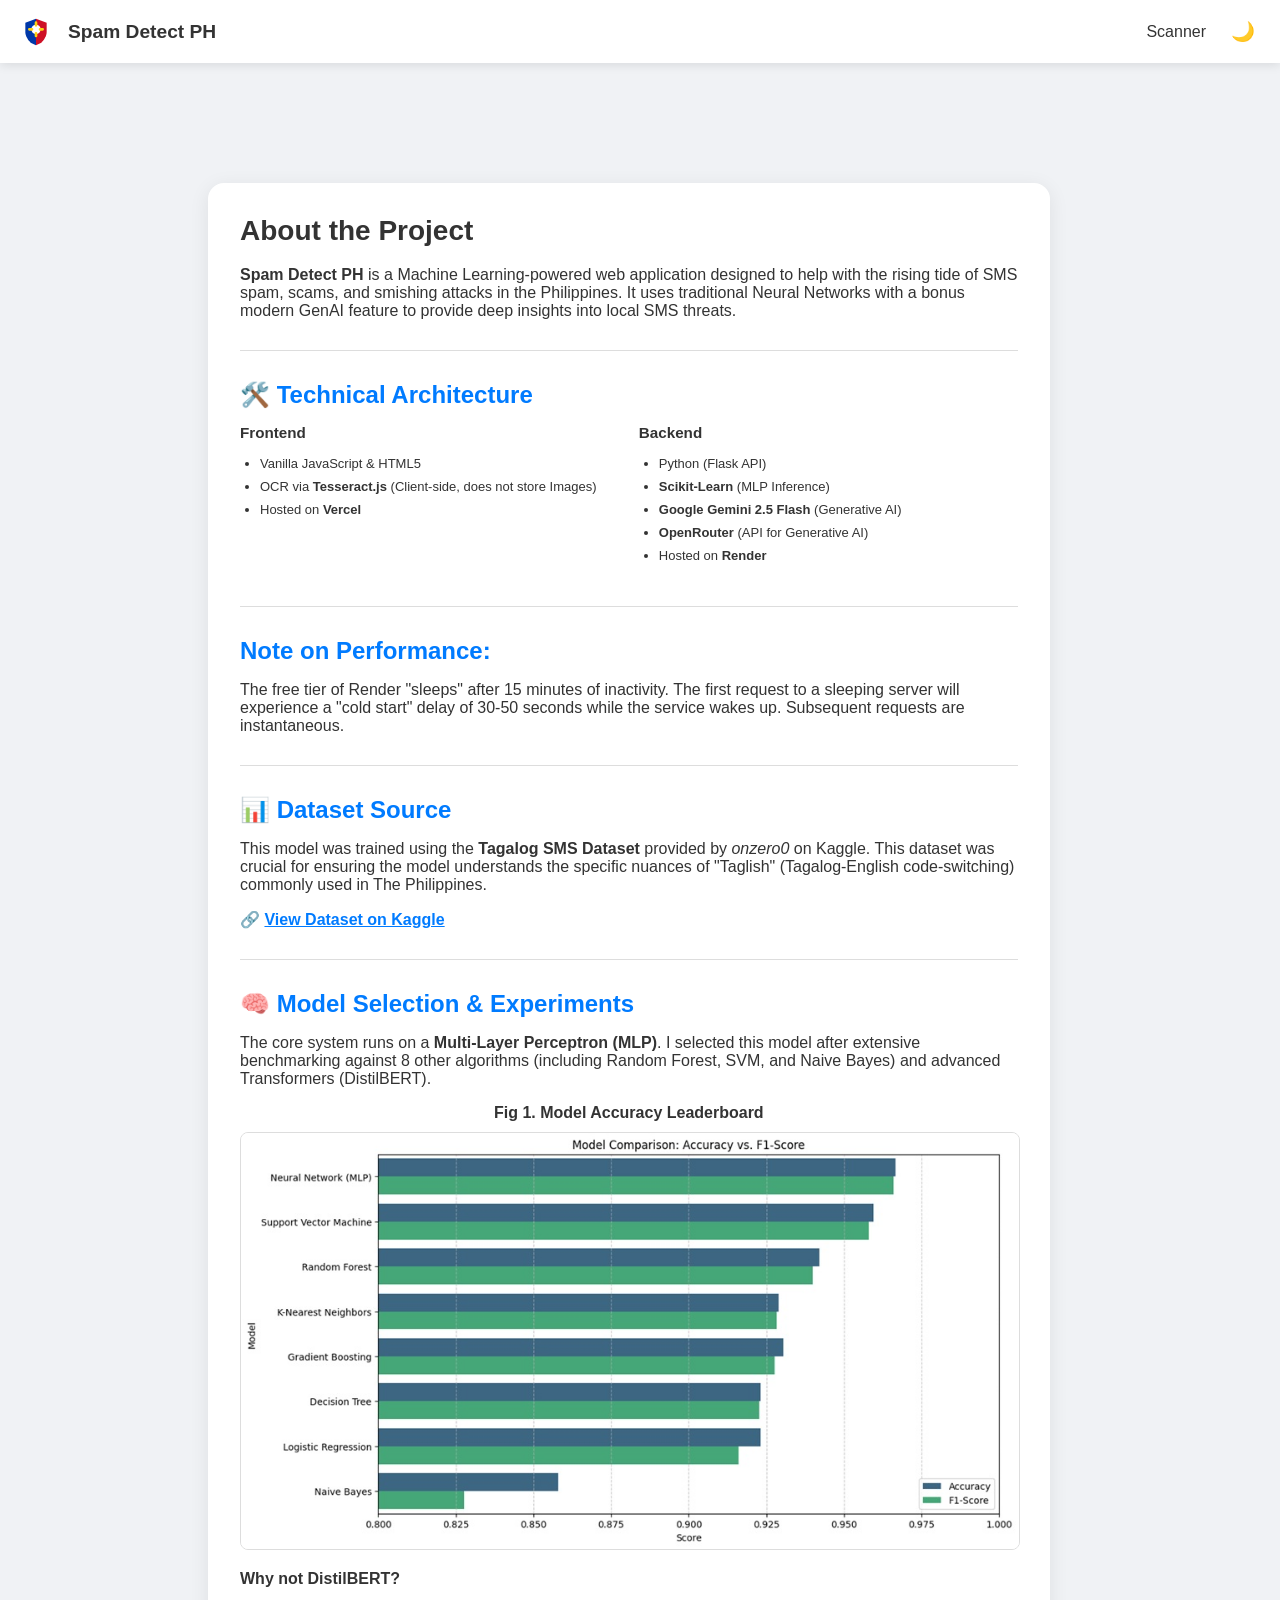
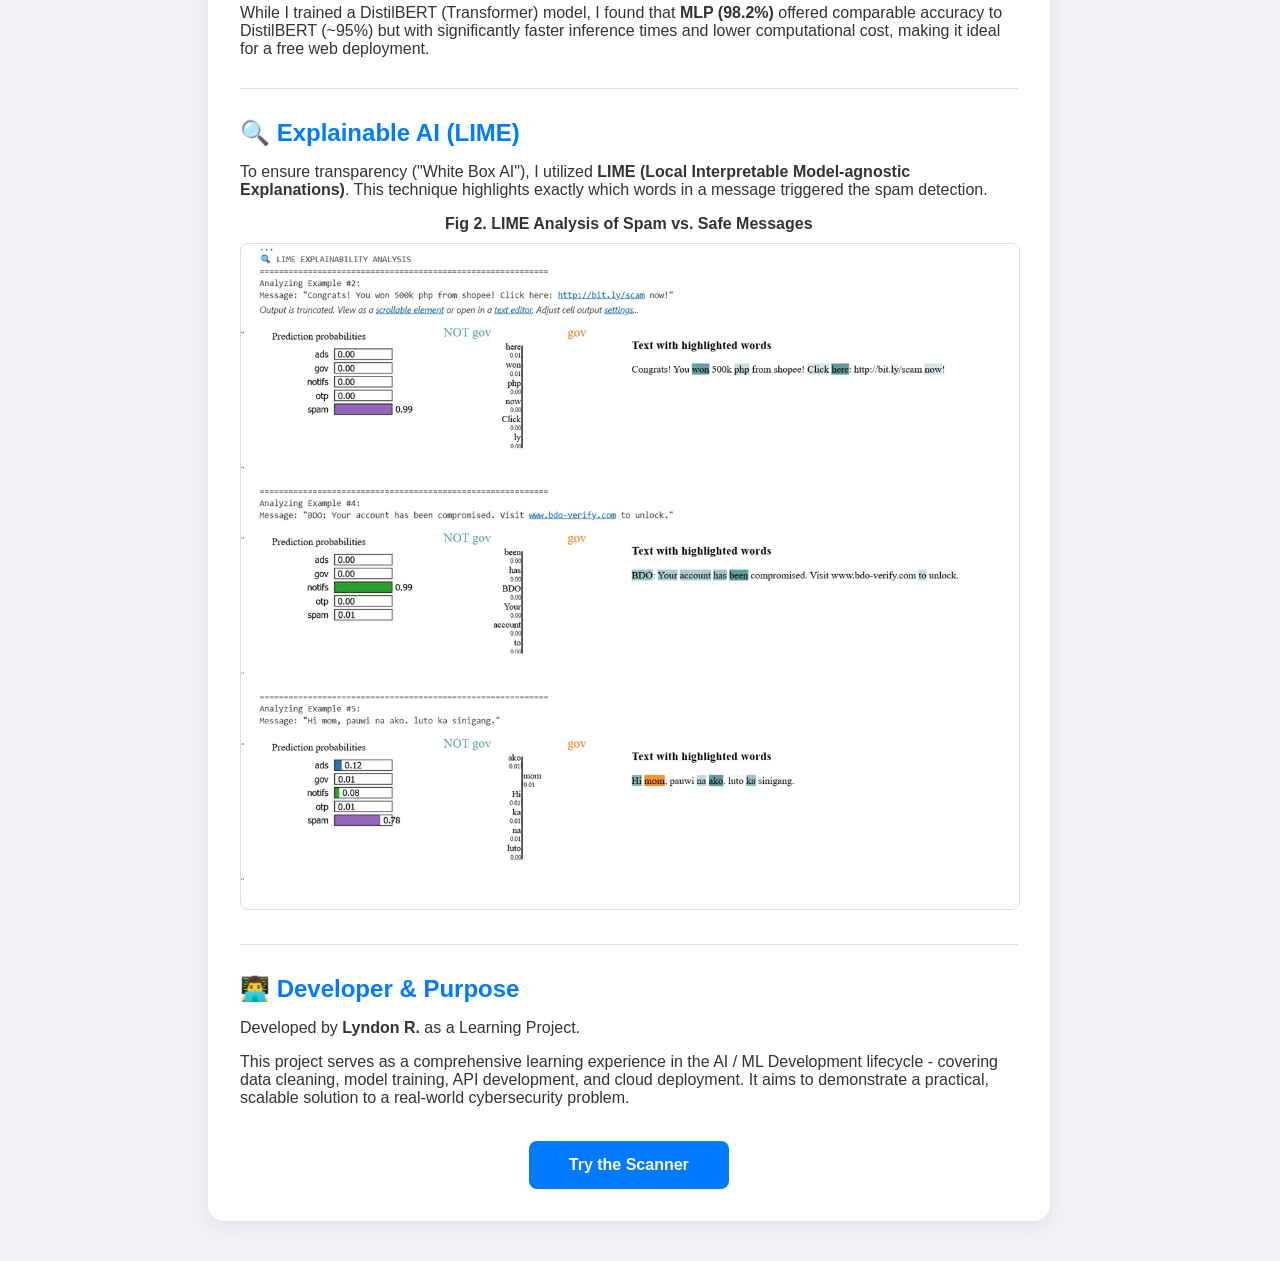
==== commit ac744e32: "updated about" ====
--- a/about.html
+++ b/about.html
@@ -65,6 +65,7 @@
                         <li>Python (Flask API)</li>
                         <li><strong>Scikit-Learn</strong> (MLP Inference)</li>
                         <li><strong>Google Gemini 2.5 Flash</strong> (Generative AI)</li>
+                        <li><strong>OpenRouter</strong> (API for Generative AI)</li>
                         <li>Hosted on <strong>Render</strong></li>
                     </ul>
                 </div>
